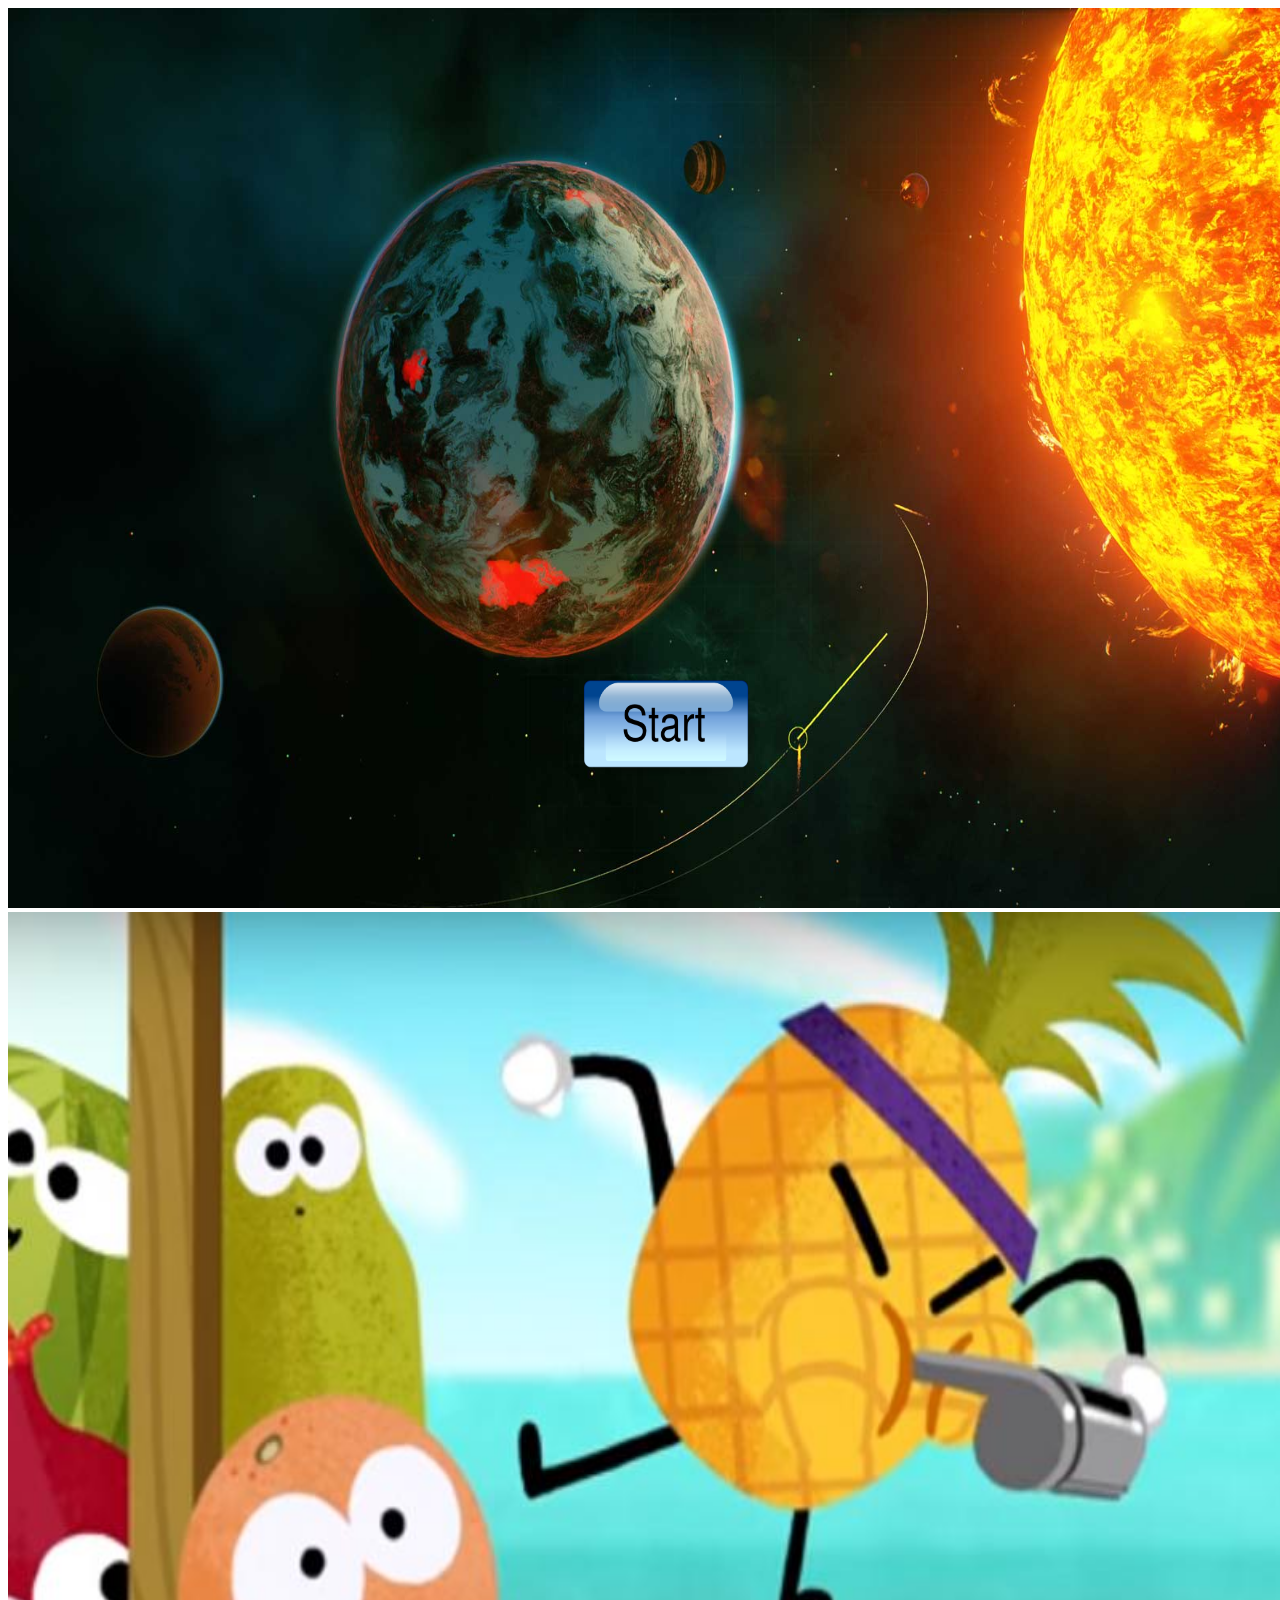
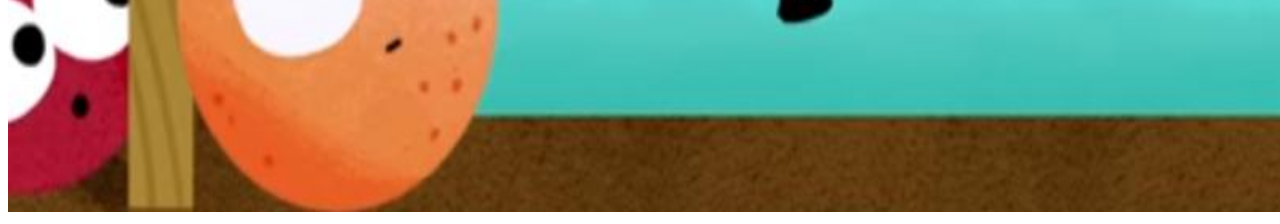
==== index.html @ adfbaf3e "Game" ====
<!DOCTYPE html>
<html lang="en">
<head>
    <meta charset="UTF-8">
    <meta name="viewport" content="width=device-width, initial-scale=1.0">
    <meta http-equiv="X-UA-Compatible" content="ie=edge">
    <title>Gamica Ballons</title>
    <link rel="stylesheet" href="css/style.css">
    <script src="js/js.js"></script>
</head>
<body>
    <div id="app_container">
        <div id="splash_screen">
        
        <img src="images/start_img.jpg" >
            <div id="pic_container" >
                    <img id="start" src="images/start_btn.png" alt="" srcset="">      
            </div>
        </div>

        <div id="game_screen" >
            <img src="images/start.jpg" >
        </div>
    
        <div id="game_over_screen" id="hide">

        </div>
    </div>

</body>
    <script>
        app.init();
    </script>
</html>
---- css/style.css ----
img {
    width: 100vw;
    height: 100vh;
}
#pic_container {
    position: absolute;
    height: 8vw;
    width: 20vh;
    top: 75%;
    left: 45%;

}
.hide {
    display: none;
}
.baloon {
    width: 80px;
    height: 90px;
    position: absolute;
}

#start{
    cursor: pointer;
    width: 100%;
    height: 100%;
}
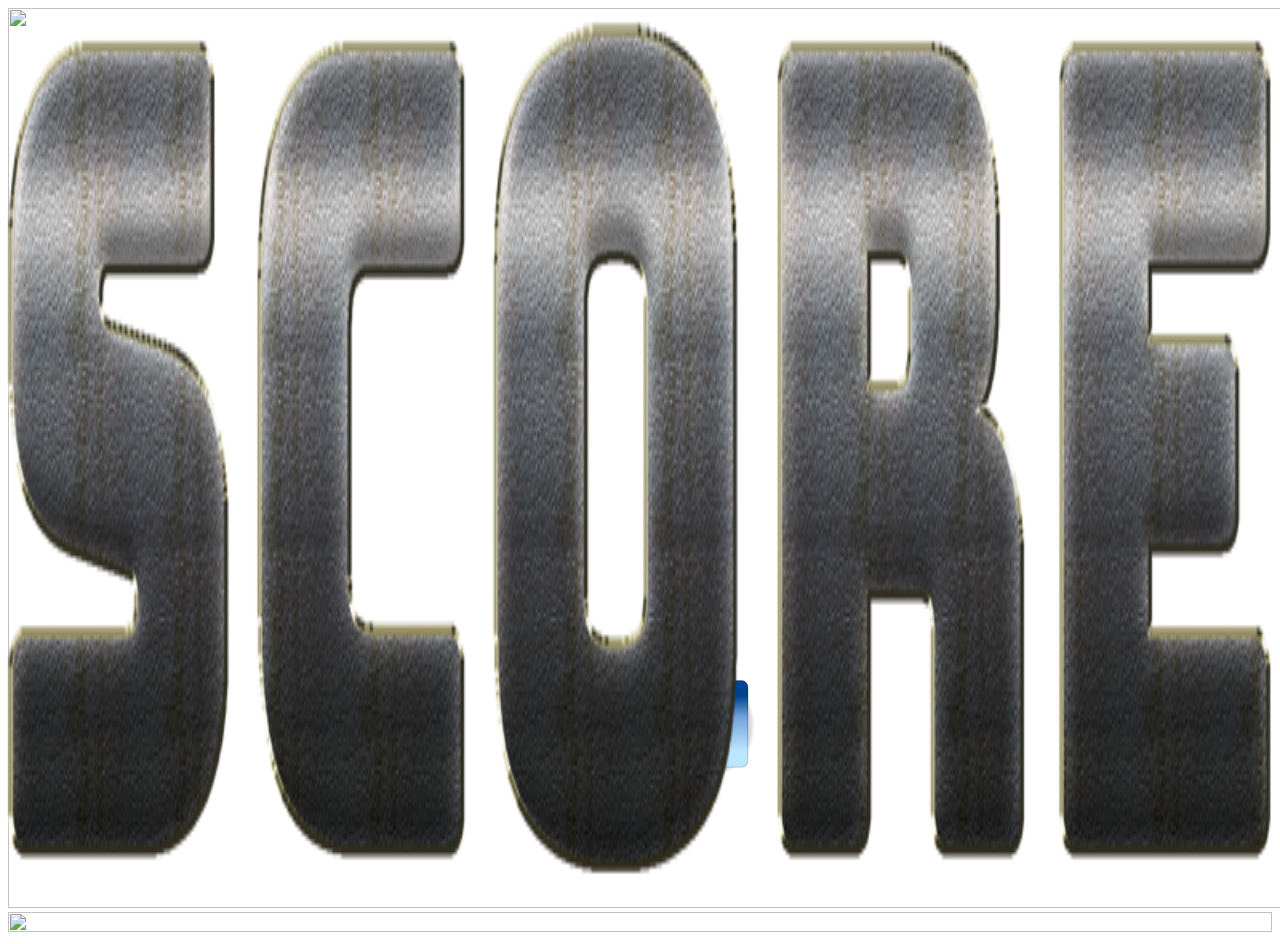
==== commit 62b8179f: "bloon Game  in javaScript" ====
--- a/index.html
+++ b/index.html
@@ -19,7 +19,10 @@
         </div>
 
         <div id="game_screen" >
-            <img src="images/start.jpg" >
+            <img src="images/start.jpg" id="start" >
+            <div id="gamescore">
+            <img src="images/score.png" id="score">
+        </div>
         </div>
     
         <div id="game_over_screen" id="hide">
--- a/css/style.css
+++ b/css/style.css
@@ -23,4 +23,11 @@
     cursor: pointer;
     width: 100%;
     height: 100%;
+}
+#gamescore img{
+  position: absolute;
+  top: 0;
+  left: 0;
+
+
 }